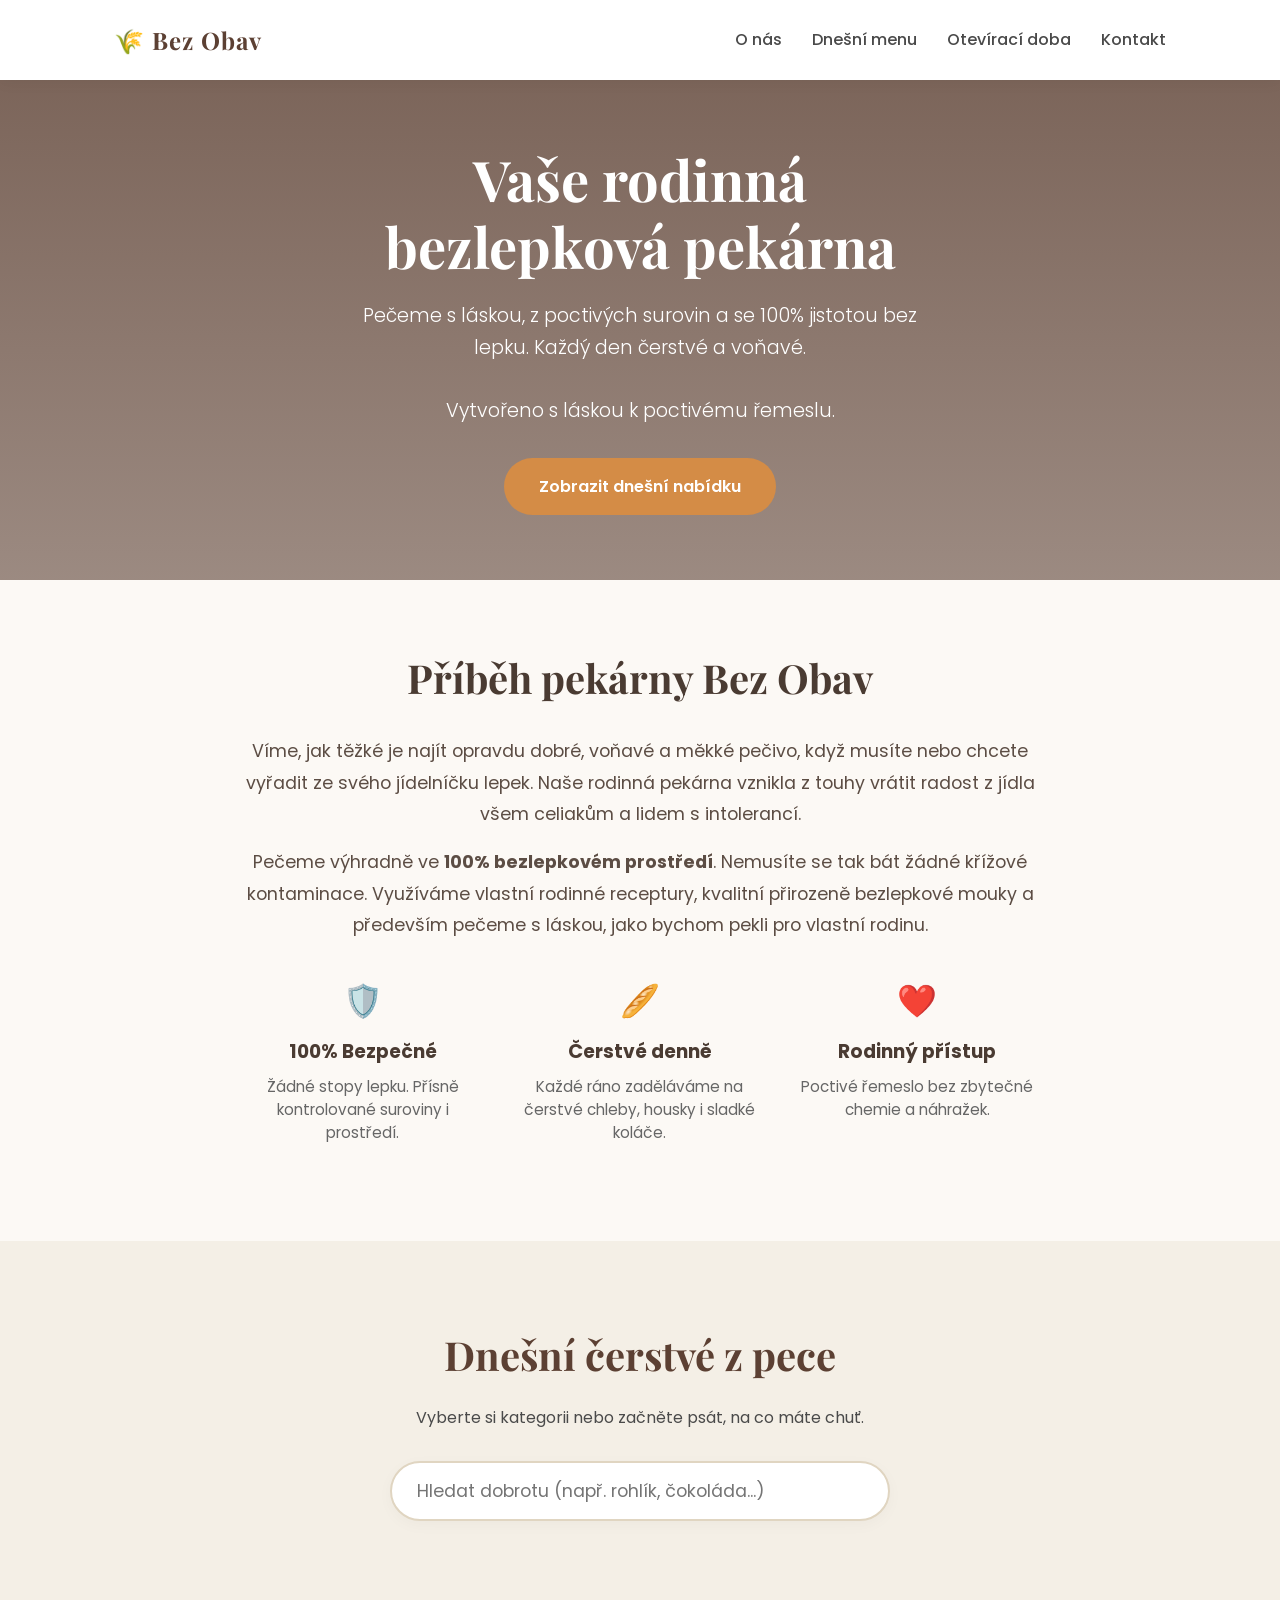
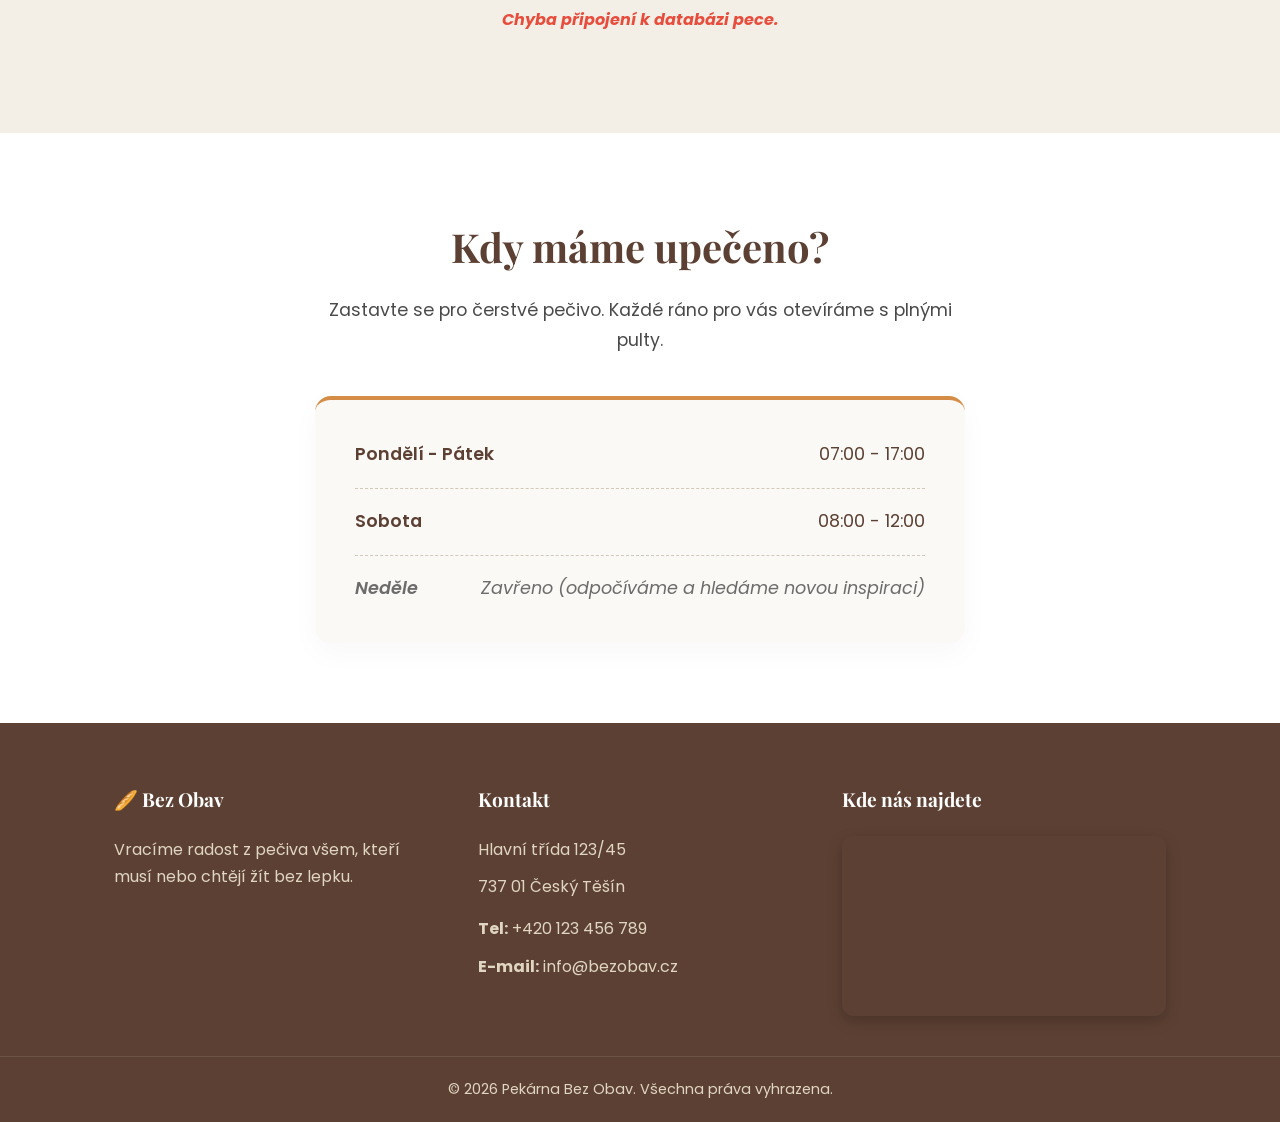
==== index.html @ 92b9825d "Add files via upload" ====
<!DOCTYPE html>
<html lang="cs">
<head>
    <meta charset="UTF-8">
    <meta name="viewport" content="width=device-width, initial-scale=1.0">
    <title>Bez Obav | Rodinná bezlepková pekárna</title>
    
    <link rel="preconnect" href="https://fonts.googleapis.com">
    <link rel="preconnect" href="https://fonts.gstatic.com" crossorigin>
    <link href="https://fonts.googleapis.com/css2?family=Playfair+Display:ital,wght@0,600;0,700;1,600&family=Poppins:wght@300;400;500;600&display=swap" rel="stylesheet">
    
    <link rel="stylesheet" href="styles/style-final.css">
</head>
<body>

    <nav class="navigace">
        <div class="kontejner nav-obsah">
            <a href="#" class="logo">🌾 Bez Obav</a>
            <ul class="nav-odkazy">
                <li><a href="#o-nas">O nás</a></li>
                <li><a href="#menu">Dnešní menu</a></li>
                <li><a href="#oteviraci-doba">Otevírací doba</a></li>
                <li><a href="#kontakt">Kontakt</a></li>
            </ul>
        </div>
    </nav>

    <header class="hero">
        <div class="hero-obsah">
            <h1>Vaše rodinná<br>bezlepková pekárna</h1>
            <p>Pečeme s láskou, z poctivých surovin a se 100% jistotou bez lepku. Každý den čerstvé a voňavé.</p>
            <p>Vytvořeno s láskou k poctivému řemeslu.</p>
            <a href="#menu" class="tlacitko">Zobrazit dnešní nabídku</a>
        </div>
    </header>

    <main>

        <!-- SEKCE: O NÁS -->
        <section id="o-nas" class="sekce-o-nas">
            <div class="kontejner">
                <div class="o-nas-obsah">
                    <h2>Příběh pekárny Bez Obav</h2>
                    <p>
                        Víme, jak těžké je najít opravdu dobré, voňavé a měkké pečivo, když musíte nebo chcete vyřadit ze svého jídelníčku lepek. Naše rodinná pekárna vznikla z touhy vrátit radost z jídla všem celiakům a lidem s intolerancí.
                    </p>
                    <p>
                        Pečeme výhradně ve <strong>100% bezlepkovém prostředí</strong>. Nemusíte se tak bát žádné křížové kontaminace. Využíváme vlastní rodinné receptury, kvalitní přirozeně bezlepkové mouky a především pečeme s láskou, jako bychom pekli pro vlastní rodinu.
                    </p>
                    
                    <div class="o-nas-ikony">
                        <div class="ikona-box">
                            <span>🛡️</span>
                            <h3>100% Bezpečné</h3>
                            <p>Žádné stopy lepku. Přísně kontrolované suroviny i prostředí.</p>
                        </div>
                        <div class="ikona-box">
                            <span>🥖</span>
                            <h3>Čerstvé denně</h3>
                            <p>Každé ráno zaděláváme na čerstvé chleby, housky i sladké koláče.</p>
                        </div>
                        <div class="ikona-box">
                            <span>❤️</span>
                            <h3>Rodinný přístup</h3>
                            <p>Poctivé řemeslo bez zbytečné chemie a náhražek.</p>
                        </div>
                    </div>
                </div>
            </div>
        </section>
        
        <section id="menu" class="sekce-menu">
            <div class="kontejner">
                <div class="menu-hlavicka">
                    <h2>Dnešní čerstvé z pece</h2>
                    <p>Vyberte si kategorii nebo začněte psát, na co máte chuť.</p>
                </div>

                <div class="vyhledavani-kontejner">
                    <input type="text" id="vyhledavani" placeholder="Hledat dobrotu (např. rohlík, čokoláda...)" class="vyhledavani-input">
                </div>
                
                <div id="filtry-kategorii" class="filtry"></div>

                <div id="seznam-peciva" class="mrizka-peciva">
                    <p class="nacteni">Načítám voňavou galerii...</p>
                </div>
            </div>
        </section>

        <section id="oteviraci-doba" class="sekce-oteviraci-doba">
            <div class="kontejner">
                <div class="oteviraci-obsah">
                    <h2>Kdy máme upečeno?</h2>
                    <p>Zastavte se pro čerstvé pečivo. Každé ráno pro vás otevíráme s plnými pulty.</p>
                    
                    <div class="oteviraci-karta">
                        <ul class="seznam-doba">
                            <li>
                                <strong>Pondělí - Pátek</strong> 
                                <span>07:00 - 17:00</span>
                            </li>
                            <li>
                                <strong>Sobota</strong> 
                                <span>08:00 - 12:00</span>
                            </li>
                            <li class="zavreno">
                                <strong>Neděle</strong> 
                                <span>Zavřeno (odpočíváme a hledáme novou inspiraci)</span>
                            </li>
                        </ul>
                    </div>
                </div>
            </div>
        </section>
    </main>

    <footer id="kontakt" class="paticka">
        <div class="kontejner paticka-mrizka">
            
            <div class="paticka-sloupec">
                <h3>🥖 Bez Obav</h3>
                <p>Vracíme radost z pečiva všem, kteří musí nebo chtějí žít bez lepku.</p>
            </div>
            
            <div class="paticka-sloupec">
                <h3>Kontakt</h3>
                <p>Hlavní třída 123/45</p>
                <p>737 01 Český Těšín</p>
                <p style="margin-top: 15px;"><strong>Tel:</strong> +420 123 456 789</p>
                <p><strong>E-mail:</strong> info@bezobav.cz</p>
            </div>
            
            <div class="paticka-sloupec">
                <h3>Kde nás najdete</h3>
                <div class="mapa-kontejner">
                    <iframe
                        src="https://www.google.com/maps/embed?pb=!1m18!1m12!1m3!1d3078.717622815853!2d18.565678176812554!3d49.739636438288294!2m3!1f0!2f0!3f0!3m2!1i1024!2i768!4f13.1!3m3!1m2!1s0x471406c2a2d69a75%3A0x3954369a52625ce4!2zTWlzdMWZb3ZpY2vDoSwgNzM1IDYyIMSMZXNrw70gVMSbxaHDrW4gNg!5e1!3m2!1scs!2scz!4v1784133111474!5m2!1scs!2scz"
                        width="100%" 
                        height="180" 
                        style="border:0;" 
                        allowfullscreen="" 
                        loading="lazy" 
                        referrerpolicy="no-referrer-when-downgrade">
                    </iframe>
                </div>
            </div>

        </div>
        
        <div class="paticka-spodek">
            <p>&copy; <script>document.write(new Date().getFullYear())</script> Pekárna Bez Obav. Všechna práva vyhrazena.</p>
        </div>
    </footer>

    <script src="scripts/index.js"></script>
</body>
</html>
---- styles/style-final.css ----
/* =========================================
   ZÁKLADNÍ NASTAVENÍ A PROMĚNNÉ
   ========================================= */
:root {
    --zlata-kura: #D48C46;     /* Barva upečené kůrky */
    --tmavy-chleb: #5C4033;    /* Tmavě hnědá pro nadpisy */
    --kremova-svetla: #FBF9F6; /* Velmi jemné pozadí, připomínající mouku */
    --text-bezny: #4A4A4A;     /* Měkčí černá pro čtení */
    --bila: #FFFFFF;
    --zelena-akcent: #6B8E23;  /* Zelená pro "zdravý/bezlepkový" pocit */
    
    --font-nadpisy: 'Playfair Display', serif;
    --font-text: 'Poppins', sans-serif;
}

html {
    scroll-behavior: smooth;
}

section {
    scroll-margin-top: 80px;
}

html, body {
    height: 100%; /* Nutné pro správné fungování flexboxu */
}

*, *::before, *::after{
    margin: 0;
    padding: 0;
    box-sizing: border-box; /* Rozšířeno na pseudo-elementy, pomáhá proti horizontálnímu scrollování */
}

main {
    flex: 1 0 auto; /* Změněno z 'flex: 1' - donutí prostředek roztáhnout se, ale nesmrskávat patičku */
    width: 100%;
}

body {
    font-family: var(--font-text);
    background-color: var(--kremova-svetla);
    color: var(--text-bezny);
    line-height: 1.7;
    display: flex;
    flex-direction: column;
    min-height: 100vh;
    overflow-x: hidden; /* HLAVNÍ ZÁCHRANA PRO MOBILY: Tvrdě zakáže scrollování do boku */
    width: 100%;
}

h1, h2, h3 {
    font-family: var(--font-nadpisy);
    color: var(--tmavy-chleb);
}

.kontejner {
    max-width: 1100px;
    margin: 0 auto;
    padding: 0 24px;
}

/* =========================================
   NAVIGACE A HLAVIČKA
   ========================================= */
.navigace {
    background-color: var(--bila);
    box-shadow: 0 2px 15px rgba(0,0,0,0.05);
    position: sticky;
    top: 0;
    z-index: 100;
}

.nav-obsah {
    display: flex;
    justify-content: space-between;
    align-items: center;
    height: 80px;
}

.logo {
    font-family: var(--font-nadpisy);
    font-size: 1.5rem;
    font-weight: 700;
    color: var(--tmavy-chleb);
    text-decoration: none;
    letter-spacing: 1px;
}

.nav-odkazy {
    list-style: none;
    display: flex;
    gap: 30px;
}

.nav-odkazy a {
    text-decoration: none;
    color: var(--text-bezny);
    font-weight: 500;
    transition: color 0.3s;
}

.nav-odkazy a:hover {
    color: var(--zlata-kura);
}

/* =========================================
   HLAVNÍ UVÍTACÍ SEKCE (HERO)
   ========================================= */
.hero {
    background: linear-gradient(rgba(92, 64, 51, 0.8), rgba(92, 64, 51, 0.6)), 
                url('https://images.unsplash.com/photo-1509440159596-0249088772ff?q=80&w=2072&auto=format&fit=crop') center/cover;
    height: 70vh;
    min-height: 500px;
    display: flex;
    align-items: center;
    justify-content: center;
    text-align: center;
    color: var(--bila);
    padding: 20px;
}

.hero h1 {
    color: var(--bila);
    font-size: 3.5rem;
    margin-bottom: 20px;
    line-height: 1.2;
}

.hero p {
    font-size: 1.2rem;
    max-width: 600px;
    margin: 0 auto 30px auto;
    font-weight: 300;
}

.tlacitko {
    display: inline-block;
    background-color: var(--zlata-kura);
    color: var(--bila);
    padding: 15px 35px;
    border-radius: 30px;
    text-decoration: none;
    font-weight: 600;
    transition: transform 0.3s, background-color 0.3s;
}

.tlacitko:hover {
    background-color: #c77b35;
    transform: translateY(-3px);
}

/* =========================================
   SEKCE O NÁS
   ========================================= */

.sekce-o-nas {
    padding: 4rem 0;
    background-color: #fcf9f5;
}

.o-nas-obsah {
    max-width: 800px;
    margin: 0 auto;
    text-align: center;
}

.o-nas-obsah h2 {
    font-family: 'Playfair Display', serif;
    font-size: 2.5rem;
    margin-bottom: 1.5rem;
    color: #4a3b32;
}

.o-nas-obsah p {
    font-size: 1.1rem;
    line-height: 1.8;
    color: #5c4d44;
    margin-bottom: 1rem;
}

/* Poslední odstavec před ikonami má větší spodní odsazení */
.o-nas-obsah p:last-of-type {
    margin-bottom: 2rem;
}

/* Flexbox pro rozložení ikon vedle sebe */
.o-nas-ikony {
    display: flex;
    justify-content: center;
    gap: 2rem;
    flex-wrap: wrap;
    margin-top: 2rem;
}

.ikona-box {
    flex: 1;
    min-width: 200px;
}

.ikona-box span {
    font-size: 2rem;
    display: block;
    margin-bottom: 0.5rem;
}

.ikona-box h3 {
    color: #4a3b32;
    margin-bottom: 0.5rem;
    font-family: 'Poppins', sans-serif;
}

.ikona-box p {
    color: #666;
    font-size: 0.95rem;
    line-height: 1.5;
}

/* =========================================
   DENNÍ MENU (FILTRY A KARTY)
   ========================================= */
.sekce-menu {
    background-color: #F4EFE6;
    padding: 80px 0;
}

.menu-hlavicka {
    text-align: center;
    margin-bottom: 30px;
}

.menu-hlavicka h2 {
    font-size: 2.5rem;
    margin-bottom: 15px;
}

/* Tlačítka kategorií */
.filtry {
    display: flex;
    justify-content: center;
    flex-wrap: wrap;
    gap: 10px;
    margin-bottom: 40px;
}

.filtr-btn {
    background-color: var(--bila);
    border: 2px solid var(--zlata-kura);
    color: var(--zlata-kura);
    padding: 8px 20px;
    border-radius: 20px;
    cursor: pointer;
    font-weight: 600;
    transition: all 0.3s;
}

.filtr-btn:hover, .filtr-btn.aktivni {
    background-color: var(--zlata-kura);
    color: var(--bila);
}

/* Mřížka pro produkty */
.mrizka-peciva {
    display: grid;
    grid-template-columns: repeat(auto-fill, minmax(240px, 1fr));
    gap: 20px;
}

/* Samotná karta produktu */
.karta-peciva {
    background-color: var(--bila);
    border-radius: 16px;
    box-shadow: 0 10px 30px rgba(0,0,0,0.03);
    transition: all 0.4s ease;
    border-top: 4px solid var(--kremova-svetla);
    display: flex;
    flex-direction: column;
    cursor: pointer;
    overflow: hidden;
}

.karta-peciva:hover {
    transform: translateY(-10px);
    box-shadow: 0 15px 40px rgba(0,0,0,0.08);
    border-top-color: var(--zlata-kura);
}

.karta-obrazek {
    width: 100%;
    height: 220px;
    object-fit: cover;
    border-bottom: 3px solid var(--kremova-svetla);
    transition: transform 0.4s ease;
}

.karta-peciva:hover .karta-obrazek {
    transform: scale(1.05);
}

.karta-texty {
    padding: 20px;
    display: flex;
    flex-direction: column;
    height: calc(100% - 220px);
}

.karta-texty h3 {
    font-size: 1.4rem;
    margin-bottom: 10px;
}

.karta-texty p {
    font-size: 0.95rem;
    color: var(--text-bezny);
    flex-grow: 1;
    margin-bottom: 20px;
}

.cena {
    display: inline-block;
    font-size: 1.5rem;
    font-weight: 600;
    color: var(--zlata-kura);
    font-family: var(--font-nadpisy);
}

/* Zprávy API */
.nacteni, .chyba {
    text-align: center;
    grid-column: 1 / -1;
    font-style: italic;
    padding: 20px;
}
.chyba {
    color: #e74c3c;
    font-weight: bold;
}

/* --- VYHLEDÁVÁNÍ --- */
.vyhledavani-kontejner {
    text-align: center;
    margin-bottom: 25px;
}

.vyhledavani-input {
    width: 100%;
    max-width: 500px;
    padding: 15px 25px;
    border: 2px solid #e0d5c1;
    border-radius: 30px;
    font-size: 1.1rem;
    font-family: var(--font-text);
    box-shadow: 0 4px 15px rgba(0,0,0,0.03);
    transition: all 0.3s;
    outline: none;
}

.vyhledavani-input:focus {
    border-color: var(--zlata-kura);
    box-shadow: 0 4px 20px rgba(212, 140, 70, 0.15);
}

/* =========================================
   DETAIL PRODUKTU (produkt-detail.html)
   ========================================= */
.tlacitko-zpet {
    display: inline-block;
    color: var(--text-bezny);
    text-decoration: none;
    font-weight: 500;
    margin-bottom: 30px;
    transition: color 0.3s;
}

.tlacitko-zpet:hover {
    color: var(--zlata-kura);
}

.produkt-stranka-mrizka {
    display: grid;
    grid-template-columns: 1fr 1fr;
    gap: 50px;
    align-items: start;
}

.produkt-hlavni-foto {
    width: 100%;
    aspect-ratio: 4 / 3;
    border-radius: 16px;
    object-fit: contain;
    box-shadow: 0 10px 30px rgba(0,0,0,0.1);
    margin-bottom: 15px;
    border: 3px solid var(--bila);
}

.produkt-galerie {
    display: flex;
    gap: 15px;
    overflow-x: auto;
    padding-bottom: 10px;
}

.produkt-nahled {
    width: 90px;
    height: 90px;
    object-fit: cover;
    border-radius: 8px;
    cursor: pointer;
    border: 2px solid transparent;
    transition: all 0.3s ease;
    opacity: 0.7;
}

.produkt-nahled:hover {
    opacity: 1;
    border-color: var(--zlata-kura);
}

.produkt-kategorie {
    display: inline-block;
    background-color: var(--bila);
    padding: 5px 15px;
    border-radius: 20px;
    font-size: 0.9rem;
    font-weight: 600;
    color: var(--zlata-kura);
    margin-bottom: 15px;
    border: 1px solid #eee;
}

.produkt-info h1 {
    font-size: 2.8rem;
    margin-bottom: 15px;
    line-height: 1.1;
}

.produkt-cena {
    font-family: var(--font-nadpisy);
    font-size: 2.5rem;
    color: var(--zlata-kura);
    font-weight: 700;
    margin-bottom: 30px;
}

.produkt-popis {
    font-size: 1.1rem;
    margin-bottom: 40px;
    line-height: 1.8;
}

/* Box pro alergeny */
.box-alergeny {
    background-color: #fff0f0;
    border-left: 5px solid #e74c3c;
    padding: 20px;
    border-radius: 8px;
    color: #c0392b;
}

/* =========================================
   SEKCE OTEVÍRACÍ DOBA
   ========================================= */
.sekce-oteviraci-doba {
    padding: 80px 0;
    background-color: var(--bila);
}

.oteviraci-obsah {
    max-width: 650px;
    margin: 0 auto;
    text-align: center;
}

.oteviraci-obsah h2 {
    font-size: 2.5rem;
    margin-bottom: 15px;
}

.oteviraci-obsah p {
    margin-bottom: 40px;
    color: var(--text-bezny);
    font-size: 1.1rem;
}

/* Elegantní karta pro výpis hodin */
.oteviraci-karta {
    background-color: var(--kremova-svetla);
    border-radius: 16px;
    padding: 40px;
    box-shadow: 0 10px 30px rgba(0,0,0,0.03);
    border-top: 4px solid var(--zlata-kura);
}

.seznam-doba {
    list-style: none;
    padding: 0;
    margin: 0;
}

/* Formátování jednotlivých dnů */
.seznam-doba li {
    display: flex;
    justify-content: space-between;
    align-items: center;
    padding: 18px 0;
    border-bottom: 1px dashed #d1c8b8; /* Jemná čárkovaná čára inspirovaná účtenkou/receptem */
    font-size: 1.1rem;
    color: var(--tmavy-chleb);
}

.seznam-doba li:last-child {
    border-bottom: none;
    padding-bottom: 0;
}

.seznam-doba li:first-child {
    padding-top: 0;
}

.seznam-doba strong {
    font-weight: 600;
}

/* Zvýraznění zavíracího dne */
.seznam-doba .zavreno {
    color: var(--text-bezny);
    font-style: italic;
    opacity: 0.8;
}

/* Úprava pro mobilní zařízení (aby se text u neděle nezalomil ošklivě) */
@media (max-width: 600px) {
    .seznam-doba li {
        flex-direction: column;
        gap: 5px;
    }
}

/* =========================================
   PATIČKA
   ========================================= */
.paticka {
    flex-shrink: 0; /* Zabrání prohlížeči, aby patičku zdeformoval/zmenšil */
    width: 100%;
    background-color: var(--tmavy-chleb);
    color: #e0d5c1;
    padding: 60px 0 20px 0;
}

.paticka-mrizka {
    display: grid;
    grid-template-columns: repeat(auto-fit, minmax(250px, 1fr));
    gap: 40px;
    margin-bottom: 40px;
}

.paticka-sloupec h3 {
    color: var(--bila);
    margin-bottom: 20px;
    font-size: 1.2rem;
}

.paticka-sloupec p {
    margin-bottom: 10px;
}

.mapa-kontejner {
    width: 100%;
    border-radius: 12px;
    overflow: hidden; /* Důležité: ořízne rohy samotné mapy podle border-radius */
    box-shadow: 0 5px 15px rgba(0, 0, 0, 0.2);
    margin-top: 15px;
}

.mapa-kontejner iframe {
    display: block; /* Odstraní drobnou spodní mezeru, kterou iframe občas generuje */
}

.paticka-spodek {
    text-align: center;
    border-top: 1px solid rgba(255,255,255,0.1);
    padding-top: 20px;
    font-size: 0.9rem;
}

/* =========================================
   RESPONZIVITA (Mobily a tablety)
   ========================================= */
@media (max-width: 900px) {
    .produkt-stranka-mrizka {
        grid-template-columns: 1fr;
        gap: 30px;
    }
}

@media (max-width: 768px) {
    .nav-odkazy {
        display: none; /* Skryje odkazy na malém displeji pro čistotu */
    }
    
    .hero h1 {
        font-size: 2.2rem;
    }
    
    .sekce-o-nas {
        flex-direction: column;
        padding: 50px 24px;
    }
    
    .o-nas-ilustrace {
        width: 100%;
        height: 300px;
    }
    
    .odznak {
        width: 100px;
        height: 100px;
        font-size: 0.9rem;
        bottom: -15px;
        left: -15px;
    }
    
    .produkt-info h1 {
        font-size: 2.2rem;
    }

    /* PŘIDEJ TOTO: Zmenšení dlouhé ceny na malých displejích */
    .produkt-cena {
        font-size: 1.6rem; 
        word-wrap: break-word; /* Dovolí zalomení textu, pokud je moc dlouhý */
    }

    /* PŘIDEJ TOTO: Zlepšení pozice křížku pro zavření fotky na mobilu */
    .lightbox-zavrit {
        top: 15px;
        right: 20px; 
        font-size: 35px;
    }
}

/* =========================================
   ROZDĚLENÍ PODLE KATEGORIÍ (Hybridní styl)
   ========================================= */

.kategorie-sekce {
    margin-bottom: 50px;
    animation: nabehKategorie 0.4s ease-out;
}

@keyframes nabehKategorie {
    from { opacity: 0; transform: translateY(10px); }
    to { opacity: 1; transform: translateY(0); }
}

.kategorie-nadpis {
    font-size: 1.8rem;
    margin-bottom: 20px;
    padding-bottom: 10px;
    border-bottom: 3px solid var(--zlata-kura);
    display: inline-block;
    color: var(--tmavy-chleb);
}

/* Výchozí zobrazení pro PC = Přehledná mřížka */
.kategorie-pruh {
    display: grid;
    grid-template-columns: repeat(auto-fill, minmax(240px, 1fr));
    gap: 20px;
}

.karta-horizontalni {
    width: 100%; /* Na PC se přizpůsobí mřížce */
}


/* =========================================
   PŘEPNUTÍ NA "NETFLIX" STYL JEN PRO MOBILY
   ========================================= */
@media (max-width: 768px) {
    .kategorie-pruh {
        /* Změní mřížku na horizontální pruh */
        display: flex;
        flex-wrap: nowrap;
        overflow-x: auto;
        padding-bottom: 15px;
        
        /* Skrytí posuvníku */
        scrollbar-width: none; 
        -ms-overflow-style: none;  
        
        /* Přichytávání karet */
        scroll-snap-type: x mandatory; 
    }

    .kategorie-pruh::-webkit-scrollbar {
        display: none;
    }

    .karta-horizontalni {
        /* Pevná šířka karty, aby se daly swajpovat do boku */
        min-width: 250px; 
        max-width: 250px;
        flex-shrink: 0; 
        scroll-snap-align: start; 
    }
}

/* --- FUNKCE GALERIE --- */
.produkt-fotky {
    display: flex;
    flex-direction: column;
    gap: 15px;
}

.hlavni-foto-obal {
    position: relative;
    width: 100%;
    border-radius: 12px;
    overflow: hidden;
    cursor: zoom-in; /* Změní kurzor na lupu */
}

/* Šipky na obrázku */
.galerie-sipka {
    position: absolute;
    top: 50%;
    transform: translateY(-50%);
    background: rgba(255, 255, 255, 0.85);
    border: none;
    font-size: 20px;
    padding: 12px 18px;
    cursor: pointer;
    border-radius: 50%;
    color: #5C4033;
    transition: all 0.3s ease;
    box-shadow: 0 4px 10px rgba(0,0,0,0.1);
}

.galerie-sipka:hover {
    background: #D48C46;
    color: white;
}

.galerie-sipka.vlevo { left: 15px; }
.galerie-sipka.vpravo { right: 15px; }

/* Malé náhledy dole */
.galerie-nahledy {
    display: flex;
    gap: 12px;
    overflow-x: auto;
    padding-bottom: 5px;
}

.nahled-foto {
    width: 80px;
    height: 80px;
    object-fit: cover;
    border-radius: 8px;
    cursor: pointer;
    opacity: 0.5;
    transition: opacity 0.3s ease, border 0.3s ease;
    border: 2px solid transparent;
}

.nahled-foto:hover, .nahled-foto.aktivni {
    opacity: 1;
    border-color: #D48C46;
}

/* --- LIGHTBOX (Zvětšení na celou obrazovku) --- */
.lightbox {
    position: fixed;
    top: 0;
    left: 0;
    width: 100%;
    height: 100%;
    background: rgba(0, 0, 0, 0.85);
    display: flex;
    justify-content: center;
    align-items: center;
    z-index: 9999;
    opacity: 0;
    pointer-events: none; /* Skryje prvek před klikáním, když je neviditelný */
    transition: opacity 0.3s ease;
}

.lightbox.zobrazeno {
    opacity: 1;
    pointer-events: auto;
}

.lightbox-img {
    max-width: 90vw; /* Omezí šířku na 90 % šířky obrazovky */
    max-height: 80vh; /* Omezí výšku a nechá nahoře prostor pro křížek */
    object-fit: contain; /* Zabere maximum místa, ale nikdy se neořízne ani nedeformuje */
    border-radius: 12px;
    box-shadow: 0 5px 30px rgba(0,0,0,0.6);
}

.lightbox-zavrit {
    position: absolute;
    top: 25px;
    right: 40px;
    color: white;
    font-size: 45px;
    cursor: pointer;
    transition: color 0.3s;
}

.lightbox-zavrit:hover {
    color: #D48C46;
}
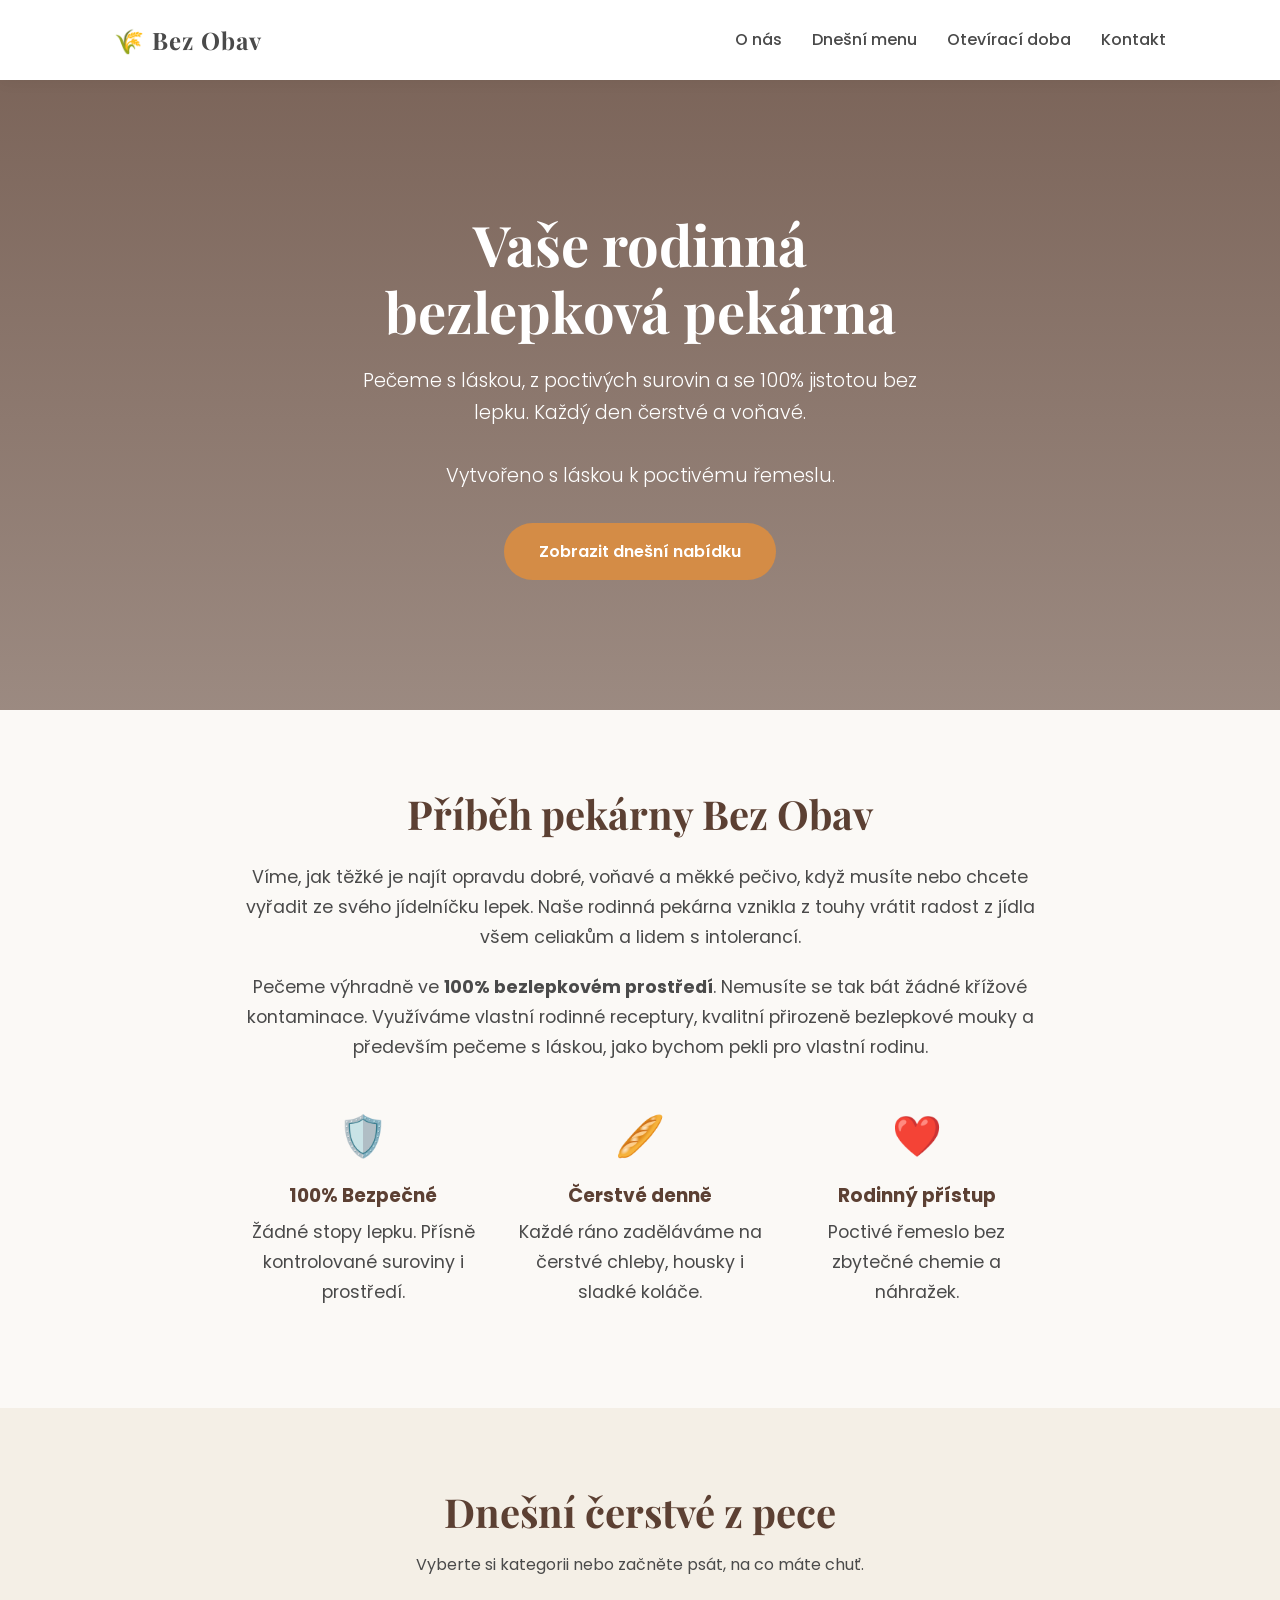
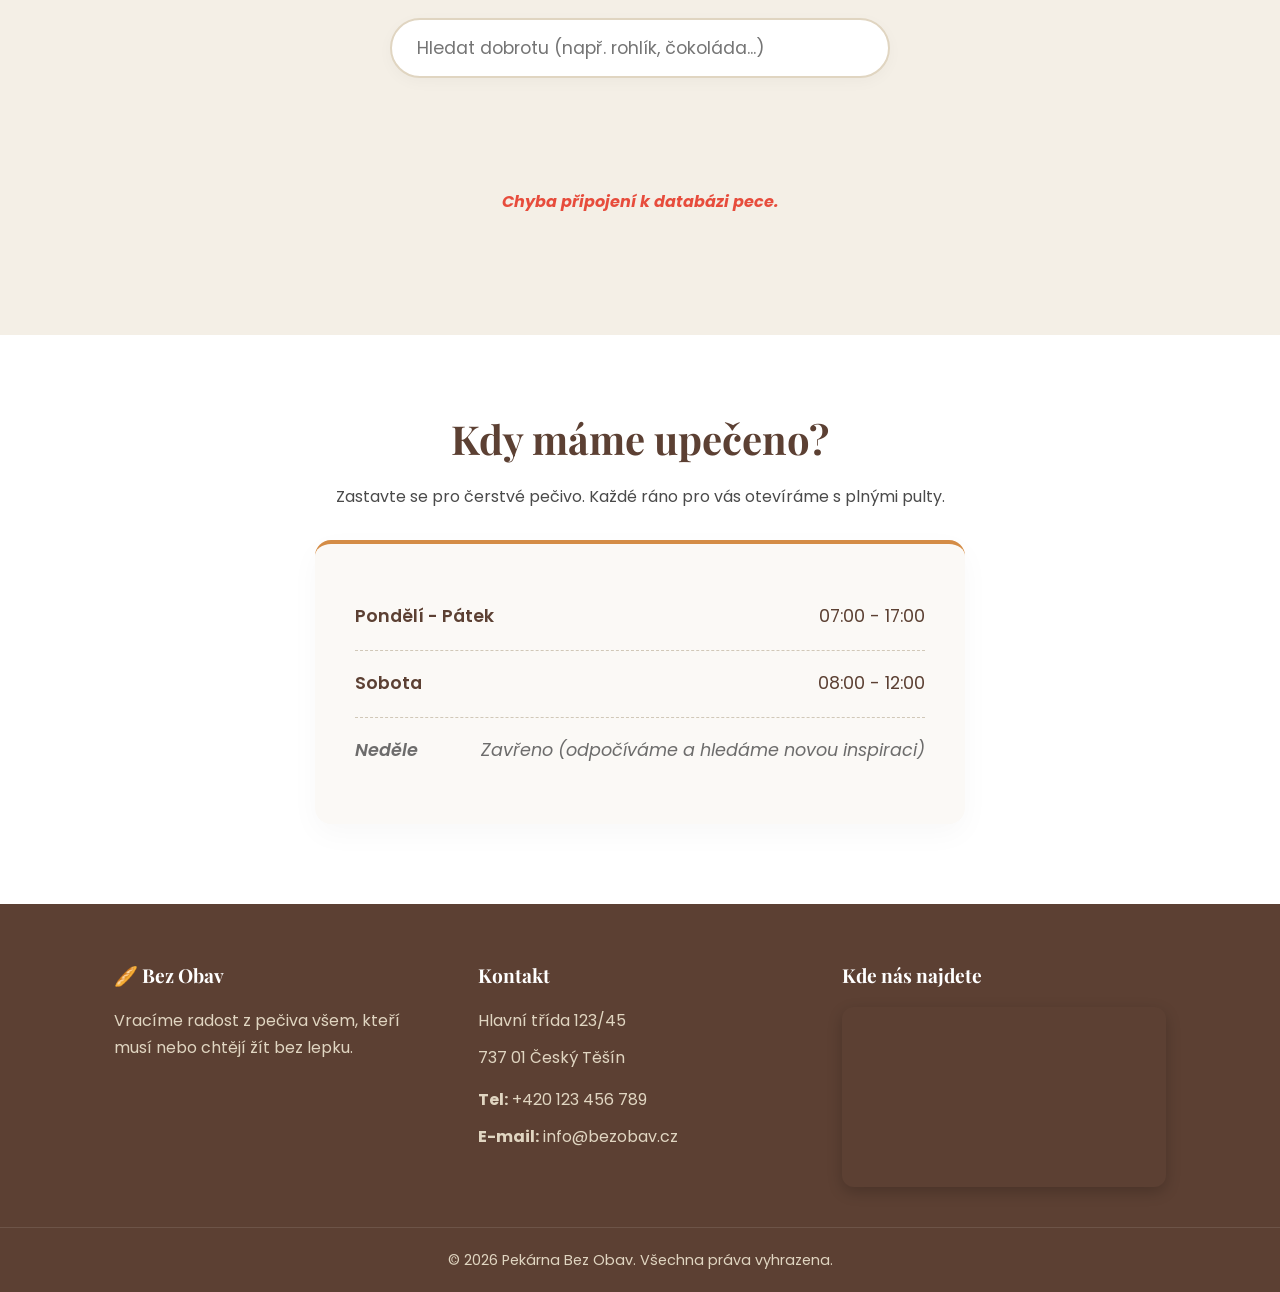
==== commit 8674f621: "Update index.html" ====
--- a/index.html
+++ b/index.html
@@ -83,7 +83,11 @@
                 <div id="filtry-kategorii" class="filtry"></div>
 
                 <div id="seznam-peciva" class="mrizka-peciva">
-                    <p class="nacteni">Načítám voňavou galerii...</p>
+                    <!-- Profesionální Skeleton Loaders -->
+                    <div class="skeleton-karta"><div class="skeleton skeleton-img"></div><div class="skeleton-texty"><div class="skeleton skeleton-nadpis"></div><div class="skeleton skeleton-odstavec"></div><div class="skeleton skeleton-odstavec kratky"></div><div class="skeleton skeleton-cena"></div></div></div>
+                    <div class="skeleton-karta"><div class="skeleton skeleton-img"></div><div class="skeleton-texty"><div class="skeleton skeleton-nadpis"></div><div class="skeleton skeleton-odstavec"></div><div class="skeleton skeleton-odstavec kratky"></div><div class="skeleton skeleton-cena"></div></div></div>
+                    <div class="skeleton-karta"><div class="skeleton skeleton-img"></div><div class="skeleton-texty"><div class="skeleton skeleton-nadpis"></div><div class="skeleton skeleton-odstavec"></div><div class="skeleton skeleton-odstavec kratky"></div><div class="skeleton skeleton-cena"></div></div></div>
+                    <div class="skeleton-karta"><div class="skeleton skeleton-img"></div><div class="skeleton-texty"><div class="skeleton skeleton-nadpis"></div><div class="skeleton skeleton-odstavec"></div><div class="skeleton skeleton-odstavec kratky"></div><div class="skeleton skeleton-cena"></div></div></div>
                 </div>
             </div>
         </section>
@@ -155,4 +159,4 @@
 
     <script src="scripts/index.js"></script>
 </body>
-</html>+</html>
--- a/styles/style-final.css
+++ b/styles/style-final.css
@@ -1,39 +1,43 @@
-/* =========================================
-   ZÁKLADNÍ NASTAVENÍ A PROMĚNNÉ
-   ========================================= */
+/* ==========================================================================
+   🍞 PEKÁRNA BEZ OBAV - HLAVNÍ STYLY
+   ========================================================================== */
+
+/* --------------------------------------------------------------------------
+   1. PROMĚNNÉ (Design Systém)
+   -------------------------------------------------------------------------- */
 :root {
-    --zlata-kura: #D48C46;     /* Barva upečené kůrky */
-    --tmavy-chleb: #5C4033;    /* Tmavě hnědá pro nadpisy */
-    --kremova-svetla: #FBF9F6; /* Velmi jemné pozadí, připomínající mouku */
-    --text-bezny: #4A4A4A;     /* Měkčí černá pro čtení */
+    /* Barvy */
+    --zlata-kura: #D48C46;     /* Hlavní akcentní barva */
+    --zlata-kura-hover: #c77b35; 
+    --tmavy-chleb: #5C4033;    /* Nadpisy a patička */
+    --kremova-svetla: #FBF9F6; /* Pozadí stránek */
+    --kremova-tmavsi: #F4EFE6; /* Pozadí sekce menu */
+    --text-bezny: #4A4A4A;     /* Běžný text */
     --bila: #FFFFFF;
-    --zelena-akcent: #6B8E23;  /* Zelená pro "zdravý/bezlepkový" pocit */
+    --chyba-cervena: #e74c3c;
     
+    /* Typografie */
     --font-nadpisy: 'Playfair Display', serif;
     --font-text: 'Poppins', sans-serif;
-}
-
-html {
-    scroll-behavior: smooth;
-}
-
-section {
-    scroll-margin-top: 80px;
-}
-
-html, body {
-    height: 100%; /* Nutné pro správné fungování flexboxu */
-}
-
-*, *::before, *::after{
+    
+    /* Layout */
+    --vyska-menu: 80px;        /* Proměnná pro výšku hlavičky */
+}
+
+/* --------------------------------------------------------------------------
+   2. RESET A ZÁKLADNÍ NASTAVENÍ HTML/BODY
+   -------------------------------------------------------------------------- */
+*, *::before, *::after {
     margin: 0;
     padding: 0;
-    box-sizing: border-box; /* Rozšířeno na pseudo-elementy, pomáhá proti horizontálnímu scrollování */
-}
-
-main {
-    flex: 1 0 auto; /* Změněno z 'flex: 1' - donutí prostředek roztáhnout se, ale nesmrskávat patičku */
-    width: 100%;
+    box-sizing: border-box;
+}
+
+html {
+    /* Plynulé odscrollování po kliknutí na odkaz v menu */
+    scroll-behavior: smooth;
+    /* Zajistí, aby se sekce nezastavila pod fixním menu, ale přesně pod ním */
+    scroll-padding-top: var(--vyska-menu); 
 }
 
 body {
@@ -41,96 +45,51 @@
     background-color: var(--kremova-svetla);
     color: var(--text-bezny);
     line-height: 1.7;
+    -webkit-font-smoothing: antialiased; /* Hezčí vykreslování písma */
+   /* PŘIDÁNO: Definitivní přilepení patičky dolů */
     display: flex;
     flex-direction: column;
     min-height: 100vh;
-    overflow-x: hidden; /* HLAVNÍ ZÁCHRANA PRO MOBILY: Tvrdě zakáže scrollování do boku */
-    width: 100%;
-}
-
-h1, h2, h3 {
-    font-family: var(--font-nadpisy);
-    color: var(--tmavy-chleb);
-}
-
+}
+
+/* --------------------------------------------------------------------------
+   3. STRUKTURA A OBALY (Záchrana patičky a scrollování)
+   -------------------------------------------------------------------------- */
+/* Hlavní obal zamezující horizontálnímu scrollování a tlačící patičku dolů */
+.obal-stranky {
+    display: flex;
+    flex-direction: column;
+    min-height: 100vh;
+    overflow-x: hidden; 
+    width: 100%;
+}
+
+/* Hlavní obsah - natahuje se a tlačí patičku na dno */
+main {
+    flex: 1 0 auto; 
+    width: 100%;
+}
+
+/* Centrovací kontejner pro omezení šířky obsahu */
 .kontejner {
     max-width: 1100px;
     margin: 0 auto;
     padding: 0 24px;
-}
-
-/* =========================================
-   NAVIGACE A HLAVIČKA
-   ========================================= */
-.navigace {
-    background-color: var(--bila);
-    box-shadow: 0 2px 15px rgba(0,0,0,0.05);
-    position: sticky;
-    top: 0;
-    z-index: 100;
-}
-
-.nav-obsah {
-    display: flex;
-    justify-content: space-between;
-    align-items: center;
-    height: 80px;
-}
-
-.logo {
+    width: 100%;
+}
+
+/* --------------------------------------------------------------------------
+   4. TYPOGRAFIE A GLOBÁLNÍ ELEMENTY
+   -------------------------------------------------------------------------- */
+h1, h2, h3, h4 {
     font-family: var(--font-nadpisy);
-    font-size: 1.5rem;
-    font-weight: 700;
     color: var(--tmavy-chleb);
+    line-height: 1.2;
+}
+
+a {
     text-decoration: none;
-    letter-spacing: 1px;
-}
-
-.nav-odkazy {
-    list-style: none;
-    display: flex;
-    gap: 30px;
-}
-
-.nav-odkazy a {
-    text-decoration: none;
-    color: var(--text-bezny);
-    font-weight: 500;
-    transition: color 0.3s;
-}
-
-.nav-odkazy a:hover {
-    color: var(--zlata-kura);
-}
-
-/* =========================================
-   HLAVNÍ UVÍTACÍ SEKCE (HERO)
-   ========================================= */
-.hero {
-    background: linear-gradient(rgba(92, 64, 51, 0.8), rgba(92, 64, 51, 0.6)), 
-                url('https://images.unsplash.com/photo-1509440159596-0249088772ff?q=80&w=2072&auto=format&fit=crop') center/cover;
-    height: 70vh;
-    min-height: 500px;
-    display: flex;
-    align-items: center;
-    justify-content: center;
-    text-align: center;
-    color: var(--bila);
-    padding: 20px;
-}
-
-.hero h1 {
-    color: var(--bila);
-    font-size: 3.5rem;
-    margin-bottom: 20px;
-    line-height: 1.2;
-}
-
-.hero p {
-    font-size: 1.2rem;
-    max-width: 600px;
-    margin: 0 auto 30px auto;
-    font-weight: 300;
+    color: inherit;
 }
 
 .tlacitko {
@@ -139,23 +98,91 @@
     color: var(--bila);
     padding: 15px 35px;
     border-radius: 30px;
-    text-decoration: none;
     font-weight: 600;
-    transition: transform 0.3s, background-color 0.3s;
+    transition: transform 0.3s ease, background-color 0.3s ease;
 }
 
 .tlacitko:hover {
-    background-color: #c77b35;
+    background-color: var(--zlata-kura-hover);
     transform: translateY(-3px);
 }
 
-/* =========================================
-   SEKCE O NÁS
-   ========================================= */
-
+/* --------------------------------------------------------------------------
+   5. HLAVIČKA A NAVIGACE
+   -------------------------------------------------------------------------- */
+.navigace {
+    background-color: var(--bila);
+    box-shadow: 0 2px 15px rgba(0,0,0,0.05);
+    position: sticky;
+    top: 0;
+    z-index: 1000;
+    height: var(--vyska-menu);
+}
+
+.nav-obsah {
+    display: flex;
+    justify-content: space-between;
+    align-items: center;
+    height: 100%;
+}
+
+.logo {
+    font-family: var(--font-nadpisy);
+    font-size: 1.5rem;
+    font-weight: 700;
+    letter-spacing: 1px;
+}
+
+.nav-odkazy {
+    list-style: none;
+    display: flex;
+    gap: 30px;
+}
+
+.nav-odkazy a {
+    font-weight: 500;
+    transition: color 0.3s ease;
+}
+
+.nav-odkazy a:hover {
+    color: var(--zlata-kura);
+}
+
+/* --------------------------------------------------------------------------
+   6. HERO SEKCE (Uvítání)
+   -------------------------------------------------------------------------- */
+.hero {
+    background: linear-gradient(rgba(92, 64, 51, 0.8), rgba(92, 64, 51, 0.6)), 
+                url('https://images.unsplash.com/photo-1509440159596-0249088772ff?q=80&w=2072&auto=format&fit=crop') center/cover;
+    height: 70vh;
+    min-height: 500px;
+    display: flex;
+    align-items: center;
+    justify-content: center;
+    text-align: center;
+    color: var(--bila);
+    padding: 20px;
+}
+
+.hero h1 {
+    color: var(--bila);
+    font-size: 3.5rem;
+    margin-bottom: 20px;
+}
+
+.hero p {
+    font-size: 1.2rem;
+    max-width: 600px;
+    margin: 0 auto 30px auto;
+    font-weight: 300;
+}
+
+/* --------------------------------------------------------------------------
+   7. SEKCE: O NÁS
+   -------------------------------------------------------------------------- */
 .sekce-o-nas {
-    padding: 4rem 0;
-    background-color: #fcf9f5;
+    padding: 80px 0;
+    background-color: var(--kremova-svetla);
 }
 
 .o-nas-obsah {
@@ -165,31 +192,21 @@
 }
 
 .o-nas-obsah h2 {
-    font-family: 'Playfair Display', serif;
     font-size: 2.5rem;
-    margin-bottom: 1.5rem;
-    color: #4a3b32;
+    margin-bottom: 25px;
 }
 
 .o-nas-obsah p {
     font-size: 1.1rem;
-    line-height: 1.8;
-    color: #5c4d44;
-    margin-bottom: 1rem;
-}
-
-/* Poslední odstavec před ikonami má větší spodní odsazení */
-.o-nas-obsah p:last-of-type {
-    margin-bottom: 2rem;
-}
-
-/* Flexbox pro rozložení ikon vedle sebe */
+    margin-bottom: 20px;
+}
+
 .o-nas-ikony {
     display: flex;
     justify-content: center;
-    gap: 2rem;
+    gap: 30px;
     flex-wrap: wrap;
-    margin-top: 2rem;
+    margin-top: 40px;
 }
 
 .ikona-box {
@@ -198,34 +215,27 @@
 }
 
 .ikona-box span {
-    font-size: 2rem;
+    font-size: 2.5rem;
     display: block;
-    margin-bottom: 0.5rem;
+    margin-bottom: 15px;
 }
 
 .ikona-box h3 {
-    color: #4a3b32;
-    margin-bottom: 0.5rem;
-    font-family: 'Poppins', sans-serif;
-}
-
-.ikona-box p {
-    color: #666;
-    font-size: 0.95rem;
-    line-height: 1.5;
-}
-
-/* =========================================
-   DENNÍ MENU (FILTRY A KARTY)
-   ========================================= */
+    margin-bottom: 10px;
+    font-family: var(--font-text);
+}
+
+/* --------------------------------------------------------------------------
+   8. SEKCE: DNEŠNÍ MENU & PRODUKTY
+   -------------------------------------------------------------------------- */
 .sekce-menu {
-    background-color: #F4EFE6;
+    background-color: var(--kremova-tmavsi);
     padding: 80px 0;
 }
 
 .menu-hlavicka {
     text-align: center;
-    margin-bottom: 30px;
+    margin-bottom: 40px;
 }
 
 .menu-hlavicka h2 {
@@ -233,7 +243,30 @@
     margin-bottom: 15px;
 }
 
-/* Tlačítka kategorií */
+/* Vyhledávání a Filtry */
+.vyhledavani-kontejner {
+    text-align: center;
+    margin-bottom: 30px;
+}
+
+.vyhledavani-input {
+    width: 100%;
+    max-width: 500px;
+    padding: 15px 25px;
+    border: 2px solid #e0d5c1;
+    border-radius: 30px;
+    font-size: 1.1rem;
+    font-family: var(--font-text);
+    box-shadow: 0 4px 15px rgba(0,0,0,0.03);
+    transition: all 0.3s ease;
+    outline: none;
+}
+
+.vyhledavani-input:focus {
+    border-color: var(--zlata-kura);
+    box-shadow: 0 4px 20px rgba(212, 140, 70, 0.15);
+}
+
 .filtry {
     display: flex;
     justify-content: center;
@@ -250,7 +283,7 @@
     border-radius: 20px;
     cursor: pointer;
     font-weight: 600;
-    transition: all 0.3s;
+    transition: all 0.3s ease;
 }
 
 .filtr-btn:hover, .filtr-btn.aktivni {
@@ -258,8 +291,26 @@
     color: var(--bila);
 }
 
-/* Mřížka pro produkty */
-.mrizka-peciva {
+/* Kategorie produktů */
+.kategorie-sekce {
+    margin-bottom: 50px;
+    animation: nabehKategorie 0.4s ease-out;
+}
+
+@keyframes nabehKategorie {
+    from { opacity: 0; transform: translateY(10px); }
+    to { opacity: 1; transform: translateY(0); }
+}
+
+.kategorie-nadpis {
+    font-size: 1.8rem;
+    margin-bottom: 25px;
+    padding-bottom: 10px;
+    border-bottom: 3px solid var(--zlata-kura);
+    display: inline-block;
+}
+
+.kategorie-pruh {
     display: grid;
     grid-template-columns: repeat(auto-fill, minmax(240px, 1fr));
     gap: 20px;
@@ -270,16 +321,17 @@
     background-color: var(--bila);
     border-radius: 16px;
     box-shadow: 0 10px 30px rgba(0,0,0,0.03);
-    transition: all 0.4s ease;
     border-top: 4px solid var(--kremova-svetla);
     display: flex;
     flex-direction: column;
     cursor: pointer;
     overflow: hidden;
+    transition: all 0.4s ease;
+    width: 100%;
 }
 
 .karta-peciva:hover {
-    transform: translateY(-10px);
+    transform: translateY(-8px);
     box-shadow: 0 15px 40px rgba(0,0,0,0.08);
     border-top-color: var(--zlata-kura);
 }
@@ -300,7 +352,7 @@
     padding: 20px;
     display: flex;
     flex-direction: column;
-    height: calc(100% - 220px);
+    height: 100%;
 }
 
 .karta-texty h3 {
@@ -310,17 +362,22 @@
 
 .karta-texty p {
     font-size: 0.95rem;
-    color: var(--text-bezny);
     flex-grow: 1;
     margin-bottom: 20px;
 }
 
 .cena {
-    display: inline-block;
     font-size: 1.5rem;
     font-weight: 600;
     color: var(--zlata-kura);
     font-family: var(--font-nadpisy);
+}
+
+.hmotnost {
+    font-size: 0.85rem;
+    color: #888;
+    display: block;
+    margin-top: 5px;
 }
 
 /* Zprávy API */
@@ -328,47 +385,20 @@
     text-align: center;
     grid-column: 1 / -1;
     font-style: italic;
-    padding: 20px;
-}
-.chyba {
-    color: #e74c3c;
-    font-weight: bold;
-}
-
-/* --- VYHLEDÁVÁNÍ --- */
-.vyhledavani-kontejner {
-    text-align: center;
-    margin-bottom: 25px;
-}
-
-.vyhledavani-input {
-    width: 100%;
-    max-width: 500px;
-    padding: 15px 25px;
-    border: 2px solid #e0d5c1;
-    border-radius: 30px;
-    font-size: 1.1rem;
-    font-family: var(--font-text);
-    box-shadow: 0 4px 15px rgba(0,0,0,0.03);
-    transition: all 0.3s;
-    outline: none;
-}
-
-.vyhledavani-input:focus {
-    border-color: var(--zlata-kura);
-    box-shadow: 0 4px 20px rgba(212, 140, 70, 0.15);
-}
-
-/* =========================================
-   DETAIL PRODUKTU (produkt-detail.html)
-   ========================================= */
+    padding: 40px 20px;
+}
+.chyba { color: var(--chyba-cervena); font-weight: bold; }
+
+/* --------------------------------------------------------------------------
+   9. DETAIL PRODUKTU (produkt-detail.html)
+   -------------------------------------------------------------------------- */
 .tlacitko-zpet {
-    display: inline-block;
+    display: inline-flex;
+    align-items: center;
     color: var(--text-bezny);
-    text-decoration: none;
     font-weight: 500;
-    margin-bottom: 30px;
-    transition: color 0.3s;
+    margin-bottom: 40px;
+    transition: color 0.3s ease;
 }
 
 .tlacitko-zpet:hover {
@@ -378,41 +408,8 @@
 .produkt-stranka-mrizka {
     display: grid;
     grid-template-columns: 1fr 1fr;
-    gap: 50px;
+    gap: 60px;
     align-items: start;
-}
-
-.produkt-hlavni-foto {
-    width: 100%;
-    aspect-ratio: 4 / 3;
-    border-radius: 16px;
-    object-fit: contain;
-    box-shadow: 0 10px 30px rgba(0,0,0,0.1);
-    margin-bottom: 15px;
-    border: 3px solid var(--bila);
-}
-
-.produkt-galerie {
-    display: flex;
-    gap: 15px;
-    overflow-x: auto;
-    padding-bottom: 10px;
-}
-
-.produkt-nahled {
-    width: 90px;
-    height: 90px;
-    object-fit: cover;
-    border-radius: 8px;
-    cursor: pointer;
-    border: 2px solid transparent;
-    transition: all 0.3s ease;
-    opacity: 0.7;
-}
-
-.produkt-nahled:hover {
-    opacity: 1;
-    border-color: var(--zlata-kura);
 }
 
 .produkt-kategorie {
@@ -428,14 +425,13 @@
 }
 
 .produkt-info h1 {
-    font-size: 2.8rem;
-    margin-bottom: 15px;
-    line-height: 1.1;
+    font-size: 3rem;
+    margin-bottom: 20px;
 }
 
 .produkt-cena {
     font-family: var(--font-nadpisy);
-    font-size: 2.5rem;
+    font-size: 2.2rem;
     color: var(--zlata-kura);
     font-weight: 700;
     margin-bottom: 30px;
@@ -444,267 +440,19 @@
 .produkt-popis {
     font-size: 1.1rem;
     margin-bottom: 40px;
-    line-height: 1.8;
-}
-
-/* Box pro alergeny */
+}
+
 .box-alergeny {
     background-color: #fff0f0;
-    border-left: 5px solid #e74c3c;
+    border-left: 5px solid var(--chyba-cervena);
     padding: 20px;
     border-radius: 8px;
     color: #c0392b;
 }
 
-/* =========================================
-   SEKCE OTEVÍRACÍ DOBA
-   ========================================= */
-.sekce-oteviraci-doba {
-    padding: 80px 0;
-    background-color: var(--bila);
-}
-
-.oteviraci-obsah {
-    max-width: 650px;
-    margin: 0 auto;
-    text-align: center;
-}
-
-.oteviraci-obsah h2 {
-    font-size: 2.5rem;
-    margin-bottom: 15px;
-}
-
-.oteviraci-obsah p {
-    margin-bottom: 40px;
-    color: var(--text-bezny);
-    font-size: 1.1rem;
-}
-
-/* Elegantní karta pro výpis hodin */
-.oteviraci-karta {
-    background-color: var(--kremova-svetla);
-    border-radius: 16px;
-    padding: 40px;
-    box-shadow: 0 10px 30px rgba(0,0,0,0.03);
-    border-top: 4px solid var(--zlata-kura);
-}
-
-.seznam-doba {
-    list-style: none;
-    padding: 0;
-    margin: 0;
-}
-
-/* Formátování jednotlivých dnů */
-.seznam-doba li {
-    display: flex;
-    justify-content: space-between;
-    align-items: center;
-    padding: 18px 0;
-    border-bottom: 1px dashed #d1c8b8; /* Jemná čárkovaná čára inspirovaná účtenkou/receptem */
-    font-size: 1.1rem;
-    color: var(--tmavy-chleb);
-}
-
-.seznam-doba li:last-child {
-    border-bottom: none;
-    padding-bottom: 0;
-}
-
-.seznam-doba li:first-child {
-    padding-top: 0;
-}
-
-.seznam-doba strong {
-    font-weight: 600;
-}
-
-/* Zvýraznění zavíracího dne */
-.seznam-doba .zavreno {
-    color: var(--text-bezny);
-    font-style: italic;
-    opacity: 0.8;
-}
-
-/* Úprava pro mobilní zařízení (aby se text u neděle nezalomil ošklivě) */
-@media (max-width: 600px) {
-    .seznam-doba li {
-        flex-direction: column;
-        gap: 5px;
-    }
-}
-
-/* =========================================
-   PATIČKA
-   ========================================= */
-.paticka {
-    flex-shrink: 0; /* Zabrání prohlížeči, aby patičku zdeformoval/zmenšil */
-    width: 100%;
-    background-color: var(--tmavy-chleb);
-    color: #e0d5c1;
-    padding: 60px 0 20px 0;
-}
-
-.paticka-mrizka {
-    display: grid;
-    grid-template-columns: repeat(auto-fit, minmax(250px, 1fr));
-    gap: 40px;
-    margin-bottom: 40px;
-}
-
-.paticka-sloupec h3 {
-    color: var(--bila);
-    margin-bottom: 20px;
-    font-size: 1.2rem;
-}
-
-.paticka-sloupec p {
-    margin-bottom: 10px;
-}
-
-.mapa-kontejner {
-    width: 100%;
-    border-radius: 12px;
-    overflow: hidden; /* Důležité: ořízne rohy samotné mapy podle border-radius */
-    box-shadow: 0 5px 15px rgba(0, 0, 0, 0.2);
-    margin-top: 15px;
-}
-
-.mapa-kontejner iframe {
-    display: block; /* Odstraní drobnou spodní mezeru, kterou iframe občas generuje */
-}
-
-.paticka-spodek {
-    text-align: center;
-    border-top: 1px solid rgba(255,255,255,0.1);
-    padding-top: 20px;
-    font-size: 0.9rem;
-}
-
-/* =========================================
-   RESPONZIVITA (Mobily a tablety)
-   ========================================= */
-@media (max-width: 900px) {
-    .produkt-stranka-mrizka {
-        grid-template-columns: 1fr;
-        gap: 30px;
-    }
-}
-
-@media (max-width: 768px) {
-    .nav-odkazy {
-        display: none; /* Skryje odkazy na malém displeji pro čistotu */
-    }
-    
-    .hero h1 {
-        font-size: 2.2rem;
-    }
-    
-    .sekce-o-nas {
-        flex-direction: column;
-        padding: 50px 24px;
-    }
-    
-    .o-nas-ilustrace {
-        width: 100%;
-        height: 300px;
-    }
-    
-    .odznak {
-        width: 100px;
-        height: 100px;
-        font-size: 0.9rem;
-        bottom: -15px;
-        left: -15px;
-    }
-    
-    .produkt-info h1 {
-        font-size: 2.2rem;
-    }
-
-    /* PŘIDEJ TOTO: Zmenšení dlouhé ceny na malých displejích */
-    .produkt-cena {
-        font-size: 1.6rem; 
-        word-wrap: break-word; /* Dovolí zalomení textu, pokud je moc dlouhý */
-    }
-
-    /* PŘIDEJ TOTO: Zlepšení pozice křížku pro zavření fotky na mobilu */
-    .lightbox-zavrit {
-        top: 15px;
-        right: 20px; 
-        font-size: 35px;
-    }
-}
-
-/* =========================================
-   ROZDĚLENÍ PODLE KATEGORIÍ (Hybridní styl)
-   ========================================= */
-
-.kategorie-sekce {
-    margin-bottom: 50px;
-    animation: nabehKategorie 0.4s ease-out;
-}
-
-@keyframes nabehKategorie {
-    from { opacity: 0; transform: translateY(10px); }
-    to { opacity: 1; transform: translateY(0); }
-}
-
-.kategorie-nadpis {
-    font-size: 1.8rem;
-    margin-bottom: 20px;
-    padding-bottom: 10px;
-    border-bottom: 3px solid var(--zlata-kura);
-    display: inline-block;
-    color: var(--tmavy-chleb);
-}
-
-/* Výchozí zobrazení pro PC = Přehledná mřížka */
-.kategorie-pruh {
-    display: grid;
-    grid-template-columns: repeat(auto-fill, minmax(240px, 1fr));
-    gap: 20px;
-}
-
-.karta-horizontalni {
-    width: 100%; /* Na PC se přizpůsobí mřížce */
-}
-
-
-/* =========================================
-   PŘEPNUTÍ NA "NETFLIX" STYL JEN PRO MOBILY
-   ========================================= */
-@media (max-width: 768px) {
-    .kategorie-pruh {
-        /* Změní mřížku na horizontální pruh */
-        display: flex;
-        flex-wrap: nowrap;
-        overflow-x: auto;
-        padding-bottom: 15px;
-        
-        /* Skrytí posuvníku */
-        scrollbar-width: none; 
-        -ms-overflow-style: none;  
-        
-        /* Přichytávání karet */
-        scroll-snap-type: x mandatory; 
-    }
-
-    .kategorie-pruh::-webkit-scrollbar {
-        display: none;
-    }
-
-    .karta-horizontalni {
-        /* Pevná šířka karty, aby se daly swajpovat do boku */
-        min-width: 250px; 
-        max-width: 250px;
-        flex-shrink: 0; 
-        scroll-snap-align: start; 
-    }
-}
-
-/* --- FUNKCE GALERIE --- */
+/* --------------------------------------------------------------------------
+   10. FOTOGALERIE A LIGHTBOX
+   -------------------------------------------------------------------------- */
 .produkt-fotky {
     display: flex;
     flex-direction: column;
@@ -714,41 +462,49 @@
 .hlavni-foto-obal {
     position: relative;
     width: 100%;
-    border-radius: 12px;
+    border-radius: 16px;
     overflow: hidden;
-    cursor: zoom-in; /* Změní kurzor na lupu */
-}
-
-/* Šipky na obrázku */
+    cursor: zoom-in;
+    box-shadow: 0 10px 30px rgba(0,0,0,0.08);
+}
+
+.produkt-hlavni-foto {
+    width: 100%;
+    aspect-ratio: 4 / 3;
+    object-fit: contain;
+    border: 3px solid var(--bila);
+    border-radius: 16px;
+    display: block;
+}
+
 .galerie-sipka {
     position: absolute;
     top: 50%;
     transform: translateY(-50%);
-    background: rgba(255, 255, 255, 0.85);
+    background: rgba(255, 255, 255, 0.9);
     border: none;
     font-size: 20px;
     padding: 12px 18px;
     cursor: pointer;
     border-radius: 50%;
-    color: #5C4033;
+    color: var(--tmavy-chleb);
     transition: all 0.3s ease;
     box-shadow: 0 4px 10px rgba(0,0,0,0.1);
 }
 
 .galerie-sipka:hover {
-    background: #D48C46;
-    color: white;
+    background: var(--zlata-kura);
+    color: var(--bila);
 }
 
 .galerie-sipka.vlevo { left: 15px; }
 .galerie-sipka.vpravo { right: 15px; }
 
-/* Malé náhledy dole */
 .galerie-nahledy {
     display: flex;
     gap: 12px;
     overflow-x: auto;
-    padding-bottom: 5px;
+    padding-bottom: 10px;
 }
 
 .nahled-foto {
@@ -758,29 +514,26 @@
     border-radius: 8px;
     cursor: pointer;
     opacity: 0.5;
-    transition: opacity 0.3s ease, border 0.3s ease;
+    transition: all 0.3s ease;
     border: 2px solid transparent;
 }
 
 .nahled-foto:hover, .nahled-foto.aktivni {
     opacity: 1;
-    border-color: #D48C46;
-}
-
-/* --- LIGHTBOX (Zvětšení na celou obrazovku) --- */
+    border-color: var(--zlata-kura);
+}
+
+/* Lightbox overlay */
 .lightbox {
     position: fixed;
-    top: 0;
-    left: 0;
-    width: 100%;
-    height: 100%;
-    background: rgba(0, 0, 0, 0.85);
+    top: 0; left: 0; width: 100%; height: 100%;
+    background: rgba(0, 0, 0, 0.9);
     display: flex;
     justify-content: center;
     align-items: center;
     z-index: 9999;
     opacity: 0;
-    pointer-events: none; /* Skryje prvek před klikáním, když je neviditelný */
+    pointer-events: none;
     transition: opacity 0.3s ease;
 }
 
@@ -790,9 +543,9 @@
 }
 
 .lightbox-img {
-    max-width: 90vw; /* Omezí šířku na 90 % šířky obrazovky */
-    max-height: 80vh; /* Omezí výšku a nechá nahoře prostor pro křížek */
-    object-fit: contain; /* Zabere maximum místa, ale nikdy se neořízne ani nedeformuje */
+    max-width: 90vw;
+    max-height: 80vh;
+    object-fit: contain;
     border-radius: 12px;
     box-shadow: 0 5px 30px rgba(0,0,0,0.6);
 }
@@ -801,12 +554,157 @@
     position: absolute;
     top: 25px;
     right: 40px;
-    color: white;
+    color: var(--bila);
     font-size: 45px;
     cursor: pointer;
     transition: color 0.3s;
 }
 
-.lightbox-zavrit:hover {
-    color: #D48C46;
-}+.lightbox-zavrit:hover { color: var(--zlata-kura); }
+
+/* --------------------------------------------------------------------------
+   11. SEKCE: OTEVÍRACÍ DOBA
+   -------------------------------------------------------------------------- */
+.sekce-oteviraci-doba {
+    padding: 80px 0;
+    background-color: var(--bila);
+}
+
+.oteviraci-obsah {
+    max-width: 650px;
+    margin: 0 auto;
+    text-align: center;
+}
+
+.oteviraci-obsah h2 {
+    font-size: 2.5rem;
+    margin-bottom: 20px;
+}
+
+.oteviraci-karta {
+    background-color: var(--kremova-svetla);
+    border-radius: 16px;
+    padding: 40px;
+    box-shadow: 0 10px 30px rgba(0,0,0,0.03);
+    border-top: 4px solid var(--zlata-kura);
+    margin-top: 30px;
+}
+
+.seznam-doba {
+    list-style: none;
+}
+
+.seznam-doba li {
+    display: flex;
+    justify-content: space-between;
+    padding: 18px 0;
+    border-bottom: 1px dashed #d1c8b8;
+    font-size: 1.1rem;
+    color: var(--tmavy-chleb);
+}
+
+.seznam-doba li:last-child { border-bottom: none; }
+.seznam-doba strong { font-weight: 600; }
+.seznam-doba .zavreno { color: var(--text-bezny); font-style: italic; opacity: 0.8; }
+
+/* --------------------------------------------------------------------------
+   12. PATIČKA (Odtlačená dolů díky flexboxu)
+   -------------------------------------------------------------------------- */
+.paticka {
+    background-color: var(--tmavy-chleb);
+    color: #e0d5c1;
+    padding: 60px 0 20px 0;
+    flex-shrink: 0; /* Zabrání zmenšení elementu */
+}
+
+.paticka-mrizka {
+    display: grid;
+    grid-template-columns: repeat(auto-fit, minmax(250px, 1fr));
+    gap: 40px;
+    margin-bottom: 40px;
+}
+
+.paticka-sloupec h3 {
+    color: var(--bila);
+    margin-bottom: 20px;
+    font-size: 1.2rem;
+}
+
+.paticka-sloupec p { margin-bottom: 10px; }
+
+.mapa-kontejner {
+    width: 100%;
+    border-radius: 12px;
+    overflow: hidden;
+    box-shadow: 0 5px 15px rgba(0, 0, 0, 0.2);
+    margin-top: 15px;
+}
+
+.mapa-kontejner iframe { display: block; }
+
+.paticka-spodek {
+    text-align: center;
+    border-top: 1px solid rgba(255,255,255,0.1);
+    padding-top: 20px;
+    font-size: 0.9rem;
+}
+
+/* --------------------------------------------------------------------------
+   13. RESPONZIVITA A MOBILNÍ ZOBRAZENÍ
+   -------------------------------------------------------------------------- */
+
+/* Tablet */
+@media (max-width: 900px) {
+    .produkt-stranka-mrizka {
+        grid-template-columns: 1fr;
+        gap: 40px;
+    }
+}
+
+/* Mobil */
+@media (max-width: 768px) {
+    .nav-odkazy { display: none; }
+    
+    .hero h1 { font-size: 2.2rem; }
+    
+    .sekce-o-nas { padding: 50px 24px; }
+    .o-nas-ikony { flex-direction: column; gap: 40px; }
+    
+    .produkt-info h1 { font-size: 2.2rem; }
+    
+    .produkt-cena {
+        font-size: 1.8rem;
+        word-wrap: break-word; /* Zabrání dlouhým cenám rozbít stránku do boku */
+    }
+
+    .seznam-doba li {
+        flex-direction: column;
+        gap: 5px;
+    }
+
+    .lightbox-zavrit {
+        top: 15px;
+        right: 20px;
+        font-size: 35px;
+    }
+
+    /* "Netflix" styl na mobilech pro karty produktů */
+    .kategorie-pruh {
+        display: flex;
+        flex-wrap: nowrap;
+        overflow-x: auto;
+        padding-bottom: 20px;
+        scrollbar-width: none; /* Skryje posuvník Firefox */
+        -ms-overflow-style: none; /* Skryje posuvník IE/Edge */
+        scroll-snap-type: x mandatory; 
+    }
+
+    .kategorie-pruh::-webkit-scrollbar { display: none; /* Skryje posuvník Chrome/Safari */ }
+
+    .karta-horizontalni {
+        min-width: 260px;
+        max-width: 260px;
+        flex-shrink: 0;
+        scroll-snap-align: start; 
+    }
+}
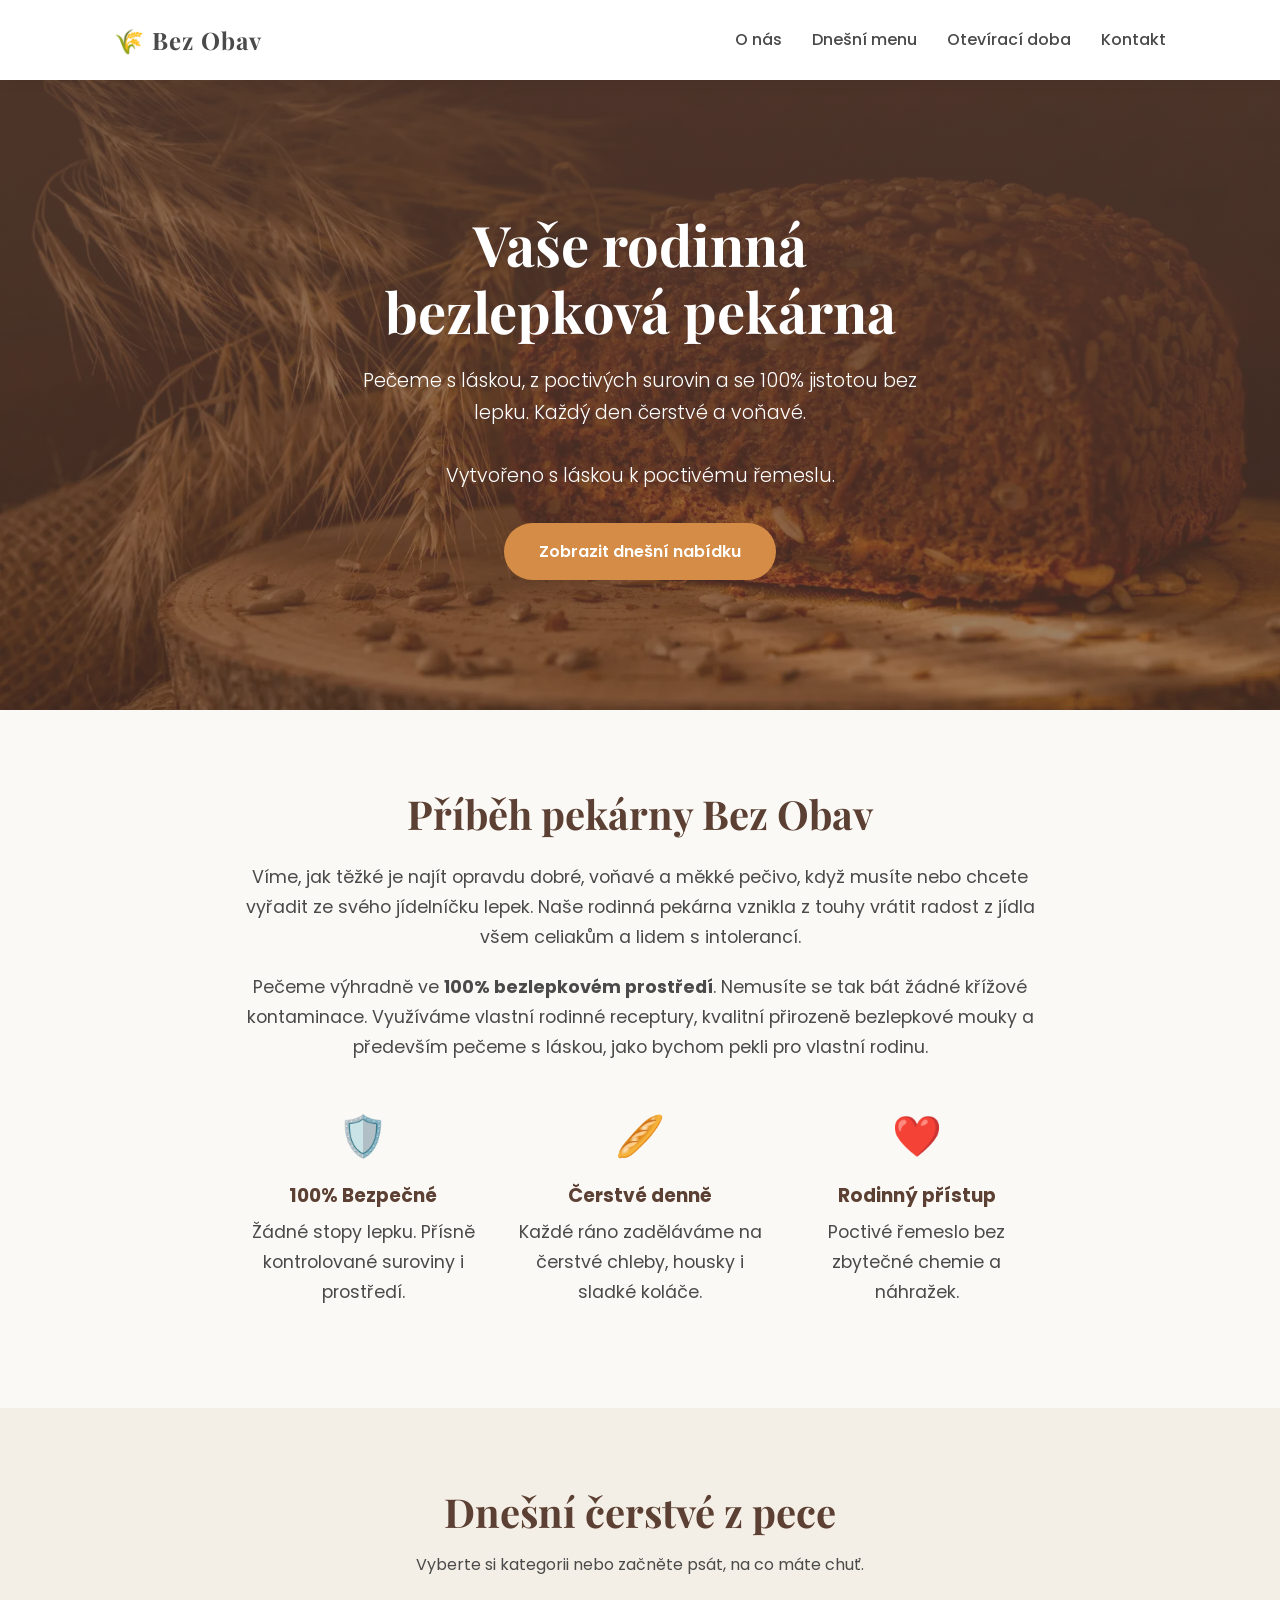
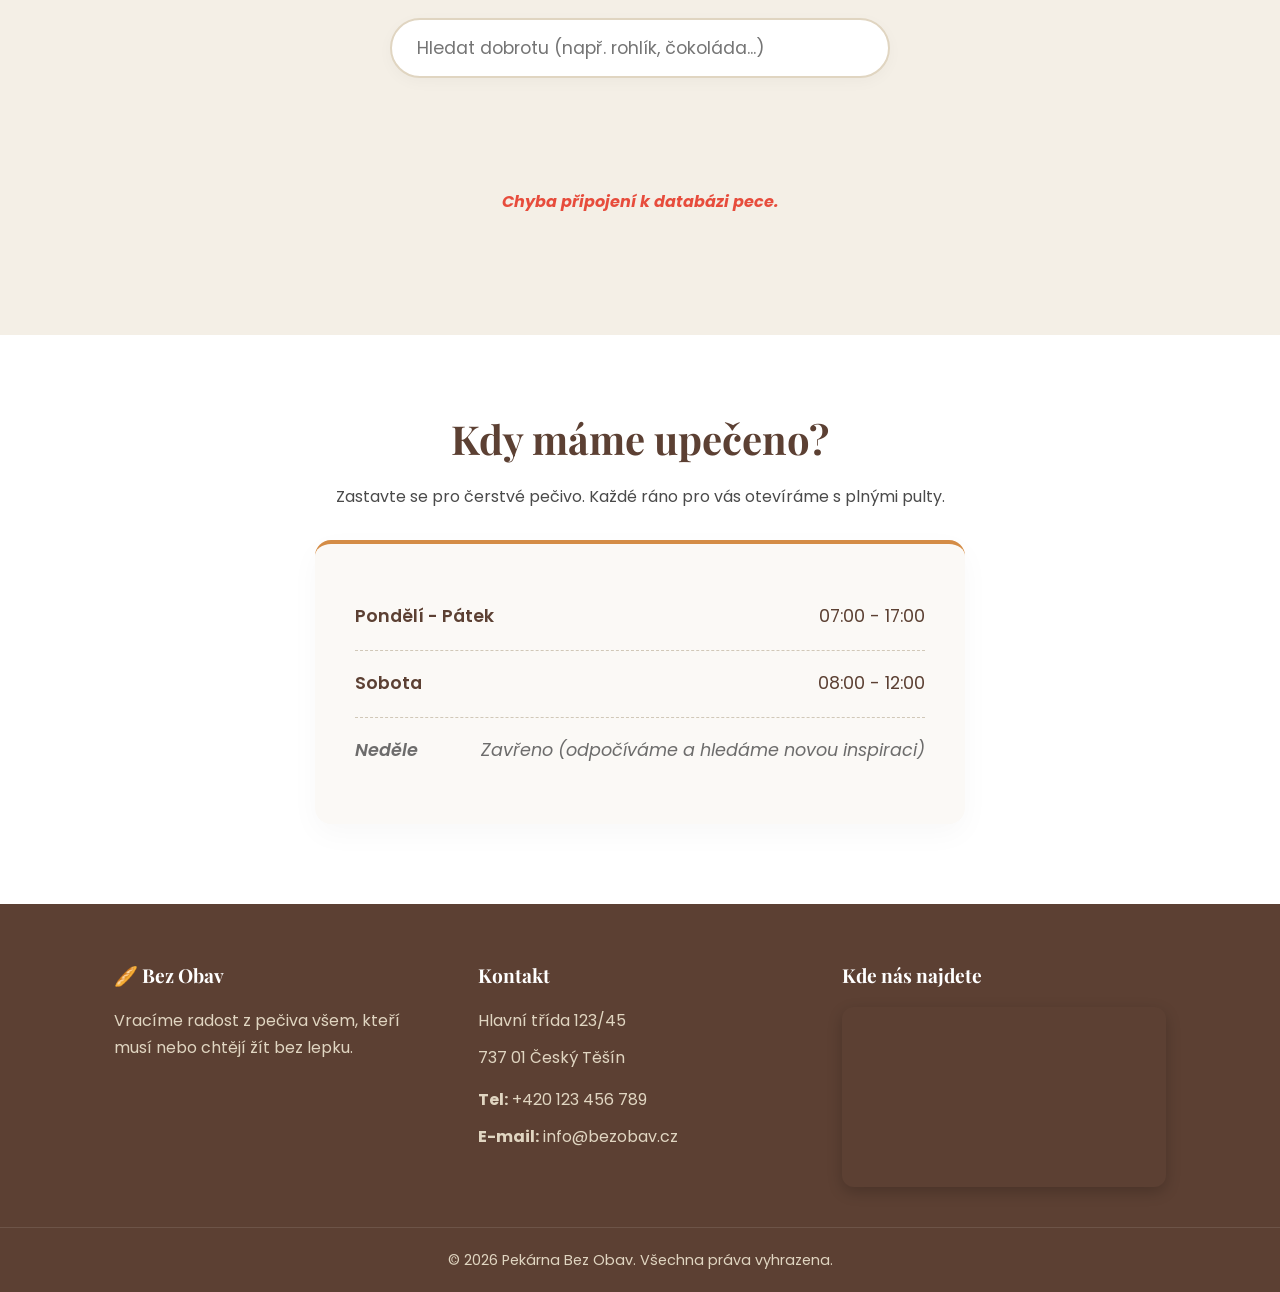
==== commit a5a30e46: "Update index.html" ====
--- a/index.html
+++ b/index.html
@@ -3,11 +3,16 @@
 <head>
     <meta charset="UTF-8">
     <meta name="viewport" content="width=device-width, initial-scale=1.0">
+    <meta name="description" content="Rodinná bezlepková pekárna Bez Obav. Pečeme s láskou, ze 100% bezlepkových surovin. Čerstvý chléb a sladkosti každý den.">
     <title>Bez Obav | Rodinná bezlepková pekárna</title>
     
+    <!-- 1. Zrychlené připojení Google Fonts (Oprava varování Render-blocking) -->
     <link rel="preconnect" href="https://fonts.googleapis.com">
     <link rel="preconnect" href="https://fonts.gstatic.com" crossorigin>
     <link href="https://fonts.googleapis.com/css2?family=Playfair+Display:ital,wght@0,600;0,700;1,600&family=Poppins:wght@300;400;500;600&display=swap" rel="stylesheet">
+
+    <!-- 2. Preload pro LCP (Prohlížeč stáhne hlavní fotku bleskově ještě před čtením CSS) -->
+    <link rel="preload" as="image" href="images/hero-pozadi.webp" fetchpriority="high">
     
     <link rel="stylesheet" href="styles/style-final.css">
 </head>
@@ -139,6 +144,7 @@
                 <h3>Kde nás najdete</h3>
                 <div class="mapa-kontejner">
                     <iframe
+                        title="Mapa s polohou pekárny"
                         src="https://www.google.com/maps/embed?pb=!1m18!1m12!1m3!1d3078.717622815853!2d18.565678176812554!3d49.739636438288294!2m3!1f0!2f0!3f0!3m2!1i1024!2i768!4f13.1!3m3!1m2!1s0x471406c2a2d69a75%3A0x3954369a52625ce4!2zTWlzdMWZb3ZpY2vDoSwgNzM1IDYyIMSMZXNrw70gVMSbxaHDrW4gNg!5e1!3m2!1scs!2scz!4v1784133111474!5m2!1scs!2scz"
                         width="100%" 
                         height="180" 
--- a/styles/style-final.css
+++ b/styles/style-final.css
@@ -152,8 +152,9 @@
    6. HERO SEKCE (Uvítání)
    -------------------------------------------------------------------------- */
 .hero {
+    /* Původní gradient zůstává pro ztmavení, mění se jen cesta k url() */
     background: linear-gradient(rgba(92, 64, 51, 0.8), rgba(92, 64, 51, 0.6)), 
-                url('https://images.unsplash.com/photo-1509440159596-0249088772ff?q=80&w=2072&auto=format&fit=crop') center/cover;
+                url('../images/hero-pozadi.webp') center/cover;
     height: 70vh;
     min-height: 500px;
     display: flex;
@@ -708,3 +709,64 @@
         scroll-snap-align: start; 
     }
 }
+
+/* ==========================================================================
+   14. SKELETON LOADERS A EMPTY STATES (Profesionální UX)
+   ========================================================================== */
+
+/* Skeleton animace - Simulace načítání obsahu */
+@keyframes skeleton-loading {
+    0% { background-color: #e2e2e2; }
+    100% { background-color: #f0f0f0; }
+}
+
+.skeleton {
+    animation: skeleton-loading 1s linear infinite alternate;
+    border-radius: 8px;
+}
+
+.skeleton-karta {
+    background-color: var(--bila);
+    border-radius: 16px;
+    box-shadow: 0 10px 30px rgba(0,0,0,0.03);
+    height: 400px;
+    display: flex;
+    flex-direction: column;
+    padding: 0;
+    overflow: hidden;
+    width: 100%;
+}
+
+.skeleton-img { height: 220px; width: 100%; border-radius: 0; }
+.skeleton-texty { padding: 20px; display: flex; flex-direction: column; gap: 12px; height: 100%; }
+.skeleton-nadpis { height: 24px; width: 70%; margin-bottom: 10px; }
+.skeleton-odstavec { height: 14px; width: 100%; }
+.skeleton-odstavec.kratky { width: 80%; }
+.skeleton-cena { height: 28px; width: 40%; margin-top: auto; }
+
+/* Empty state - Stav "Nenalezeno" */
+.prazdny-stav {
+    text-align: center;
+    padding: 60px 20px;
+    grid-column: 1 / -1;
+    display: flex;
+    flex-direction: column;
+    align-items: center;
+    background: var(--bila);
+    border-radius: 16px;
+    box-shadow: 0 5px 20px rgba(0,0,0,0.03);
+    border: 2px dashed #e0d5c1;
+}
+
+.prazdny-stav-ikona {
+    font-size: 3.5rem;
+    opacity: 0.6;
+    margin-bottom: 15px;
+    filter: grayscale(100%);
+}
+
+.prazdny-stav h3 {
+    font-size: 1.5rem;
+    color: var(--tmavy-chleb);
+    margin-bottom: 10px;
+}
